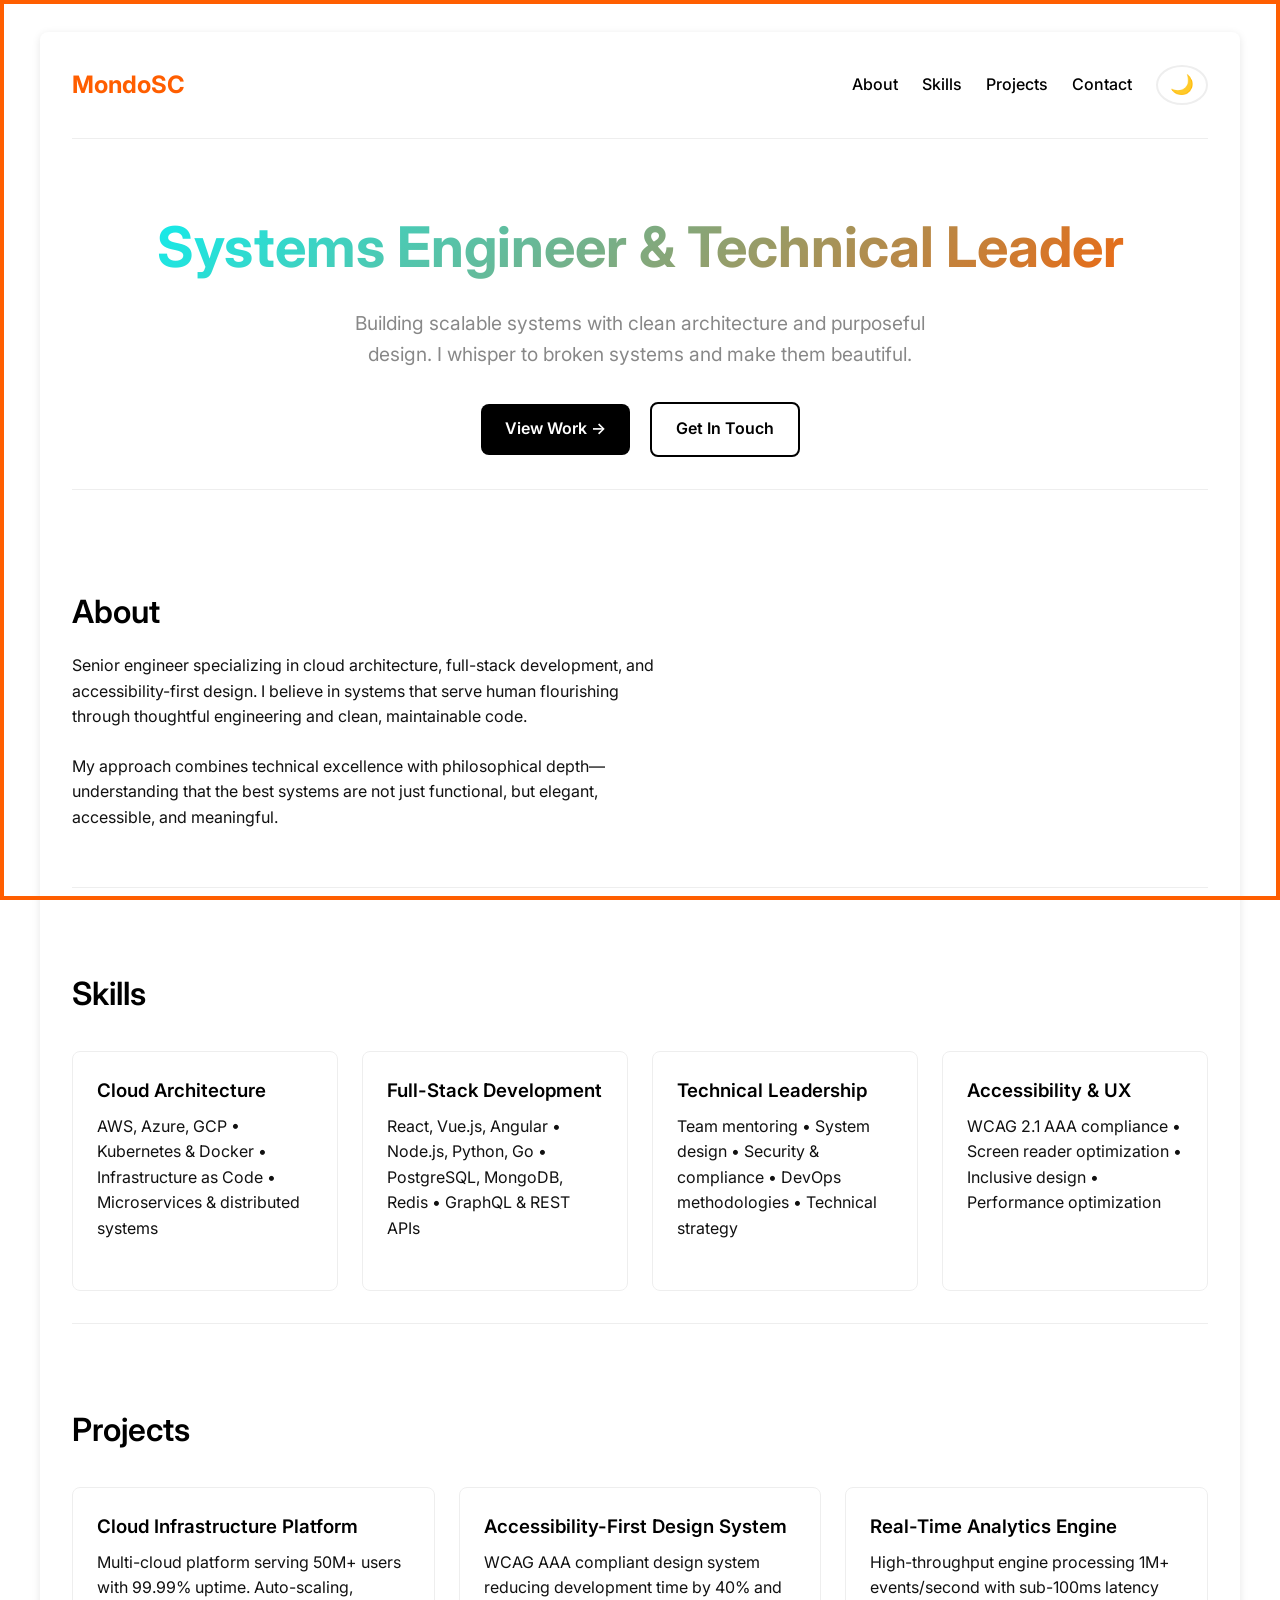
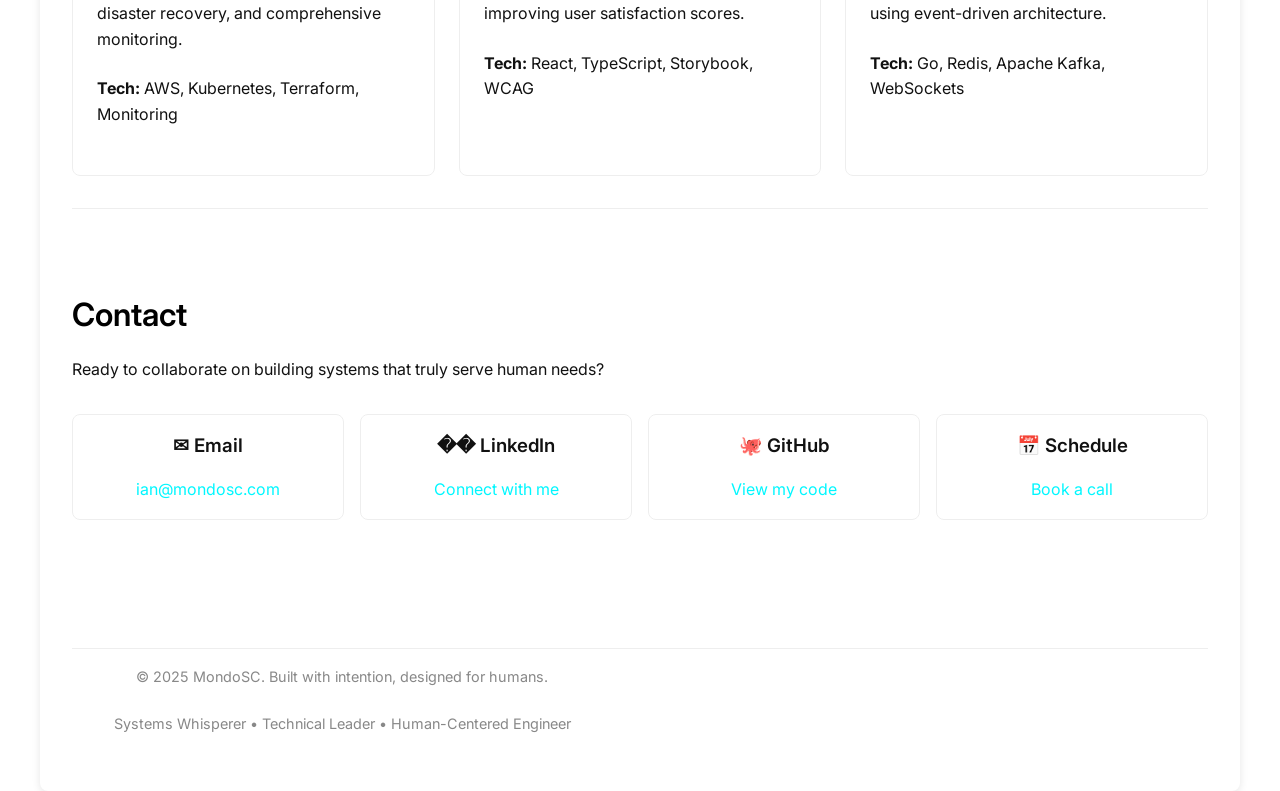
==== index.html @ f718c996 "✨ Add homepage index.html" ====
<!DOCTYPE html>
<html lang="en">
<head>
  <meta charset="UTF-8">
  <meta name="viewport" content="width=device-width, initial-scale=1.0">
  <meta name="description" content="Ian - Systems Engineer & Technical Leader. Clean, minimal portfolio showcasing technical expertise.">
  <meta property="og:title" content="Ian - Systems Engineer">
  <meta property="og:description" content="Senior engineer specializing in scalable systems and clean architecture.">
  <meta property="og:type" content="website">
  <meta name="theme-color" content="#ff5e00">
  <!-- Favicon Setup for MondoSC -->
  <link rel="icon" type="image/png" sizes="32x32" href="https://mondosc.github.io/mondosc/images/favicon-32x32.png">
  <link rel="icon" type="image/png" sizes="96x96" href="https://mondosc.github.io/mondosc/images/favicon-96x96.png">
  <link rel="icon" type="image/svg+xml" href="https://mondosc.github.io/mondosc/images/favicon.svg">
  <link rel="shortcut icon" href="https://mondosc.github.io/mondosc/images/favicon.ico" type="image/x-icon">
  <link rel="apple-touch-icon" sizes="180x180" href="https://mondosc.github.io/mondosc/images/apple-touch-icon.png">
  <link rel="manifest" href="https://mondosc.github.io/mondosc/images/site.webmanifest">
  <meta name="apple-mobile-web-app-title" content="MondoSC">
  <meta name="theme-color" content="#ff5e00">
  
  <!-- Canonical URL and Performance Optimization -->
  <link rel="canonical" href="https://mondosc.github.io/mondosc/">
  <link rel="preload" as="image" href="https://mondosc.github.io/mondosc/images/favicon-32x32.png" type="image/png">
  
  <!-- Structured Data for SEO -->
  <script type="application/ld+json">
  {
    "@context": "https://schema.org",
    "@type": "Person",
    "name": "Ian",
    "jobTitle": "Systems Engineer",
    "url": "https://mondosc.github.io/mondosc/",
    "email": "ian@mondosc.com",
    "sameAs": [
      "https://linkedin.com/in/ian-mondosc",
      "https://github.com/ian-mondosc"
    ]
  }
  </script>
  
  <link rel="preconnect" href="https://fonts.googleapis.com">
  <link rel="preconnect" href="https://fonts.gstatic.com" crossorigin>
  <link href="https://fonts.googleapis.com/css2?family=Inter:wght@300;400;500;600;700&display=swap" rel="stylesheet">
  <title>Ian - Systems Engineer</title>
  
  <style>
    /* Complete CSS - All styles embedded for reliability */
    
    :root {
      --primary: #00f7ff;
      --primary-hover: #30e3ca;
      --accent: #ff5e00;
      --text: #111;
      --text-muted: #888;
      --bg: #ffffff;
      --border: #eee;
      --radius: 8px;
      --transition: all 0.2s ease;
      --shadow: 0 2px 8px rgba(0, 0, 0, 0.1);
    }

    * {
      margin: 0;
      padding: 0;
      box-sizing: border-box;
    }

    html, body {
      height: 100%;
      font-family: 'Inter', sans-serif;
      background-color: var(--bg);
      color: var(--text);
      line-height: 1.6;
      scroll-behavior: smooth;
      transition: opacity 0.4s ease;
    }

    body {
      opacity: 0;
    }

    body.loaded {
      opacity: 1;
    }

    /* Orange border around the entire viewport */
    body::before {
      content: '';
      position: fixed;
      top: 0;
      left: 0;
      right: 0;
      bottom: 0;
      border: 4px solid var(--accent);
      pointer-events: none;
      z-index: 9999;
    }

    img {
      max-width: 100%;
      display: block;
      border-radius: 6px;
    }

    a {
      color: var(--primary);
      text-decoration: none;
      transition: var(--transition);
    }

    a:hover {
      color: var(--primary-hover);
      text-decoration: underline;
    }

    .page-wrapper {
      max-width: 1200px;
      margin: 2rem auto;
      padding: 2rem;
      border-radius: var(--radius);
      background-color: var(--bg);
      box-shadow: var(--shadow);
      position: relative;
      overflow: hidden;
    }

    /* Header */
    header {
      padding-bottom: 2rem;
      border-bottom: 1px solid var(--border);
      display: flex;
      justify-content: space-between;
      align-items: center;
      flex-wrap: wrap;
      gap: 1rem;
    }

    .logo {
      font-size: 1.5rem;
      font-weight: 700;
      color: var(--accent);
      text-decoration: none;
    }

    .logo:hover {
      color: var(--primary);
      text-decoration: none;
    }

    nav {
      display: flex;
      gap: 1.5rem;
      align-items: center;
    }

    nav a {
      font-weight: 500;
      padding: 0.5rem 0;
      position: relative;
      color: #000;
    }

    nav a:hover {
      color: #000;
      text-decoration: none;
    }

    nav a::after {
      content: '';
      position: absolute;
      bottom: 0;
      left: 0;
      width: 0;
      height: 2px;
      background: #000;
      transition: width 0.3s ease;
    }

    nav a:hover::after {
      width: 100%;
    }

    .theme-toggle {
      background: none;
      border: 2px solid var(--border);
      border-radius: 50%;
      width: 40px;
      height: 40px;
      display: flex;
      align-items: center;
      justify-content: center;
      cursor: pointer;
      transition: var(--transition);
      font-size: 1.2rem;
    }

    .theme-toggle:hover {
      border-color: #000;
      background: #000;
      color: var(--bg);
    }

    main {
      padding-top: 2rem;
      padding-bottom: 3rem;
    }

    .hero {
      text-align: center;
      margin-bottom: 4rem;
    }

    .hero h1 {
      font-size: clamp(2rem, 5vw, 3.5rem);
      font-weight: 700;
      background: linear-gradient(135deg, var(--primary) 0%, var(--accent) 100%);
      -webkit-background-clip: text;
      -webkit-text-fill-color: transparent;
      background-clip: text;
      margin-bottom: 1rem;
    }

    .hero p {
      font-size: 1.2rem;
      color: var(--text-muted);
      max-width: 50ch;
      margin: 0 auto 2rem;
    }

    h1, h2, h3 {
      font-weight: 600;
      margin-bottom: 1rem;
    }

    h2 {
      font-size: 2rem;
      color: #000;
    }

    p {
      max-width: 60ch;
      margin-bottom: 1.5rem;
    }

    section {
      margin-bottom: 3rem;
      padding: 2rem 0;
    }

    section:not(:last-child) {
      border-bottom: 1px solid var(--border);
    }

    .skills-grid {
      display: grid;
      grid-template-columns: repeat(auto-fit, minmax(250px, 1fr));
      gap: 1.5rem;
      margin-top: 2rem;
    }

    .skill-card {
      padding: 1.5rem;
      border: 1px solid var(--border);
      border-radius: var(--radius);
      background: var(--bg);
      transition: var(--transition);
    }

    .skill-card:hover {
      border-color: #000;
      box-shadow: var(--shadow);
      transform: translateY(-2px);
    }

    .skill-card h3 {
      color: #000;
      margin-bottom: 0.5rem;
    }

    .contact-info {
      display: grid;
      grid-template-columns: repeat(auto-fit, minmax(200px, 1fr));
      gap: 1rem;
      margin-top: 2rem;
    }

    .contact-item {
      padding: 1rem;
      border: 1px solid var(--border);
      border-radius: var(--radius);
      text-align: center;
      transition: var(--transition);
    }

    .contact-item:hover {
      border-color: #000;
      background: linear-gradient(135deg, rgba(0, 0, 0, 0.05), transparent);
    }

    footer {
      border-top: 1px solid var(--border);
      padding-top: 1rem;
      font-size: 0.9rem;
      color: var(--text-muted);
      text-align: center;
    }

    button, .cta {
      background: #000;
      color: #fff;
      padding: 0.8rem 1.5rem;
      border: none;
      border-radius: var(--radius);
      font-weight: 600;
      transition: var(--transition);
      cursor: pointer;
      display: inline-flex;
      align-items: center;
      gap: 0.5rem;
      text-decoration: none;
    }

    button:hover, .cta:hover {
      background: #333;
      transform: translateY(-1px);
      box-shadow: var(--shadow);
      text-decoration: none;
      color: #fff;
    }

    .btn-outline {
      background: transparent;
      color: #000;
      border: 2px solid #000;
    }

    .btn-outline:hover {
      background: #000;
      color: #fff;
    }

    @media (max-width: 768px) {
      .page-wrapper {
        margin: 1rem;
        padding: 1rem;
      }

      header {
        flex-direction: column;
        text-align: center;
      }

      nav {
        flex-wrap: wrap;
        justify-content: center;
      }

      nav a {
        margin-bottom: 0.5rem;
      }

      .skills-grid,
      .contact-info {
        grid-template-columns: 1fr;
      }
    }

    .fade-in {
      opacity: 0;
      transform: translateY(20px);
      animation: fadeInUp 0.8s forwards ease-out;
    }

    @keyframes fadeInUp {
      to {
        opacity: 1;
        transform: translateY(0);
      }
    }

    .stagger-children > * {
      opacity: 0;
      transform: translateY(20px);
      animation: fadeInUp 0.6s forwards ease-out;
    }

    .stagger-children > *:nth-child(1) { animation-delay: 0.1s; }
    .stagger-children > *:nth-child(2) { animation-delay: 0.2s; }
    .stagger-children > *:nth-child(3) { animation-delay: 0.3s; }
    .stagger-children > *:nth-child(4) { animation-delay: 0.4s; }

    *:focus {
      outline: 2px solid #000;
      outline-offset: 2px;
    }

    @media (prefers-reduced-motion: reduce) {
      * {
        animation-duration: 0.01ms !important;
        animation-iteration-count: 1 !important;
        transition-duration: 0.01ms !important;
      }
    }
  </style>
</head>

<body>
  <div class="page-wrapper">
    <header>
      <a href="#" class="logo">MondoSC</a>
      <nav>
        <a href="#about">About</a>
        <a href="#skills">Skills</a>
        <a href="#projects">Projects</a>
        <a href="#contact">Contact</a>
        <button class="theme-toggle" id="theme-toggle" aria-label="Toggle theme">🌙</button>
      </nav>
    </header>

    <main>
      <section class="hero fade-in">
        <h1>Systems Engineer & Technical Leader</h1>
        <p>Building scalable systems with clean architecture and purposeful design. I whisper to broken systems and make them beautiful.</p>
        <div style="margin-top: 2rem;">
          <a href="#projects" class="cta">View Work →</a>
          <a href="#contact" class="cta btn-outline" style="margin-left: 1rem;">Get In Touch</a>
        </div>
      </section>

      <section id="about">
        <h2>About</h2>
        <p>Senior engineer specializing in cloud architecture, full-stack development, and accessibility-first design. I believe in systems that serve human flourishing through thoughtful engineering and clean, maintainable code.</p>
        
        <p>My approach combines technical excellence with philosophical depth—understanding that the best systems are not just functional, but elegant, accessible, and meaningful.</p>
      </section>

      <section id="skills">
        <h2>Skills</h2>
        <div class="skills-grid stagger-children">
          <div class="skill-card">
            <h3>Cloud Architecture</h3>
            <p>AWS, Azure, GCP • Kubernetes & Docker • Infrastructure as Code • Microservices & distributed systems</p>
          </div>
          <div class="skill-card">
            <h3>Full-Stack Development</h3>
            <p>React, Vue.js, Angular • Node.js, Python, Go • PostgreSQL, MongoDB, Redis • GraphQL & REST APIs</p>
          </div>
          <div class="skill-card">
            <h3>Technical Leadership</h3>
            <p>Team mentoring • System design • Security & compliance • DevOps methodologies • Technical strategy</p>
          </div>
          <div class="skill-card">
            <h3>Accessibility & UX</h3>
            <p>WCAG 2.1 AAA compliance • Screen reader optimization • Inclusive design • Performance optimization</p>
          </div>
        </div>
      </section>

      <section id="projects">
        <h2>Projects</h2>
        <div class="skills-grid stagger-children">
          <div class="skill-card">
            <h3>Cloud Infrastructure Platform</h3>
            <p>Multi-cloud platform serving 50M+ users with 99.99% uptime. Auto-scaling, disaster recovery, and comprehensive monitoring.</p>
            <p><strong>Tech:</strong> AWS, Kubernetes, Terraform, Monitoring</p>
          </div>
          <div class="skill-card">
            <h3>Accessibility-First Design System</h3>
            <p>WCAG AAA compliant design system reducing development time by 40% and improving user satisfaction scores.</p>
            <p><strong>Tech:</strong> React, TypeScript, Storybook, WCAG</p>
          </div>
          <div class="skill-card">
            <h3>Real-Time Analytics Engine</h3>
            <p>High-throughput engine processing 1M+ events/second with sub-100ms latency using event-driven architecture.</p>
            <p><strong>Tech:</strong> Go, Redis, Apache Kafka, WebSockets</p>
          </div>
        </div>
      </section>

      <section id="contact">
        <h2>Contact</h2>
        <p>Ready to collaborate on building systems that truly serve human needs?</p>
        
        <div class="contact-info stagger-children">
          <div class="contact-item">
            <h3>✉ Email</h3>
            <a href="mailto:ian@mondosc.com">ian@mondosc.com</a>
          </div>
          <div class="contact-item">
            <h3>�� LinkedIn</h3>
            <a href="https://linkedin.com/in/ian-mondosc">Connect with me</a>
          </div>
          <div class="contact-item">
            <h3>🐙 GitHub</h3>
            <a href="https://github.com/ian-mondosc">View my code</a>
          </div>
          <div class="contact-item">
            <h3>📅 Schedule</h3>
            <a href="https://calendly.com/yourlink">Book a call</a>
          </div>
        </div>
      </section>
    </main>

    <footer>
      <p>&copy; 2025 MondoSC. Built with intention, designed for humans.</p>
      <p style="margin-top: 0.5rem;">Systems Whisperer • Technical Leader • Human-Centered Engineer</p>
    </footer>
  </div>

  <script>
    // Complete JavaScript - All functionality embedded for reliability
    
    document.addEventListener('DOMContentLoaded', function () {
      // Remove loading state
      document.body.classList.add('loaded');

      // Theme toggle functionality
      const themeToggle = document.getElementById('theme-toggle');
      let isLight = localStorage.getItem('theme') !== 'dark';
      
      // Check system preference on first visit
      if (!localStorage.getItem('theme') && window.matchMedia('(prefers-color-scheme: dark)').matches) {
        isLight = false;
      }

      function updateTheme() {
        if (isLight) {
          // Default light theme
          document.documentElement.style.setProperty('--text', '#111');
          document.documentElement.style.setProperty('--text-muted', '#888');
          document.documentElement.style.setProperty('--bg', '#ffffff');
          document.documentElement.style.setProperty('--border', '#eee');
          themeToggle.textContent = '🌙';
          localStorage.setItem('theme', 'light');
        } else {
          // Dark theme
          document.documentElement.style.setProperty('--text', '#eee');
          document.documentElement.style.setProperty('--text-muted', '#aaa');
          document.documentElement.style.setProperty('--bg', '#111');
          document.documentElement.style.setProperty('--border', '#333');
          themeToggle.textContent = '☀️';
          localStorage.setItem('theme', 'dark');
        }
      }

      updateTheme();

      themeToggle.addEventListener('click', function () {
        isLight = !isLight;
        updateTheme();
      });

      // Smooth scroll for navigation
      document.querySelectorAll('a[href^="#"]').forEach(anchor => {
        anchor.addEventListener('click', function (e) {
          e.preventDefault();
          const target = document.querySelector(this.getAttribute('href'));
          if (target) {
            target.scrollIntoView({ behavior: 'smooth', block: 'start' });
          }
        });
      });

      // Analytics tracking function
      function trackEvent(event, data) {
        console.log('📊 Event:', event, data);
        // Replace with your analytics solution
      }

      // Track important interactions
      document.addEventListener('click', function (e) {
        if (e.target.matches('a[href^="mailto:"]')) {
          trackEvent('email_click', { email: e.target.href });
        }
        if (e.target.matches('a[href*="linkedin"]')) {
          trackEvent('linkedin_click');
        }
        if (e.target.matches('a[href*="github"]')) {
          trackEvent('github_click');
        }
      });

      console.log('🌊 MondoSC minimal portfolio loaded');
      console.log('✨ Clean, fast, and professional');
      
      // Service Worker registration
      if ('serviceWorker' in navigator) {
        navigator.serviceWorker.register('/mondosc/service-worker.js')
          .then(registration => {
            console.log('💼 Service Worker registered successfully');
          })
          .catch(error => {
            console.log('ℹ️ Service Worker registration failed:', error);
          });
      }
    });
  </script>
</body>
</html>
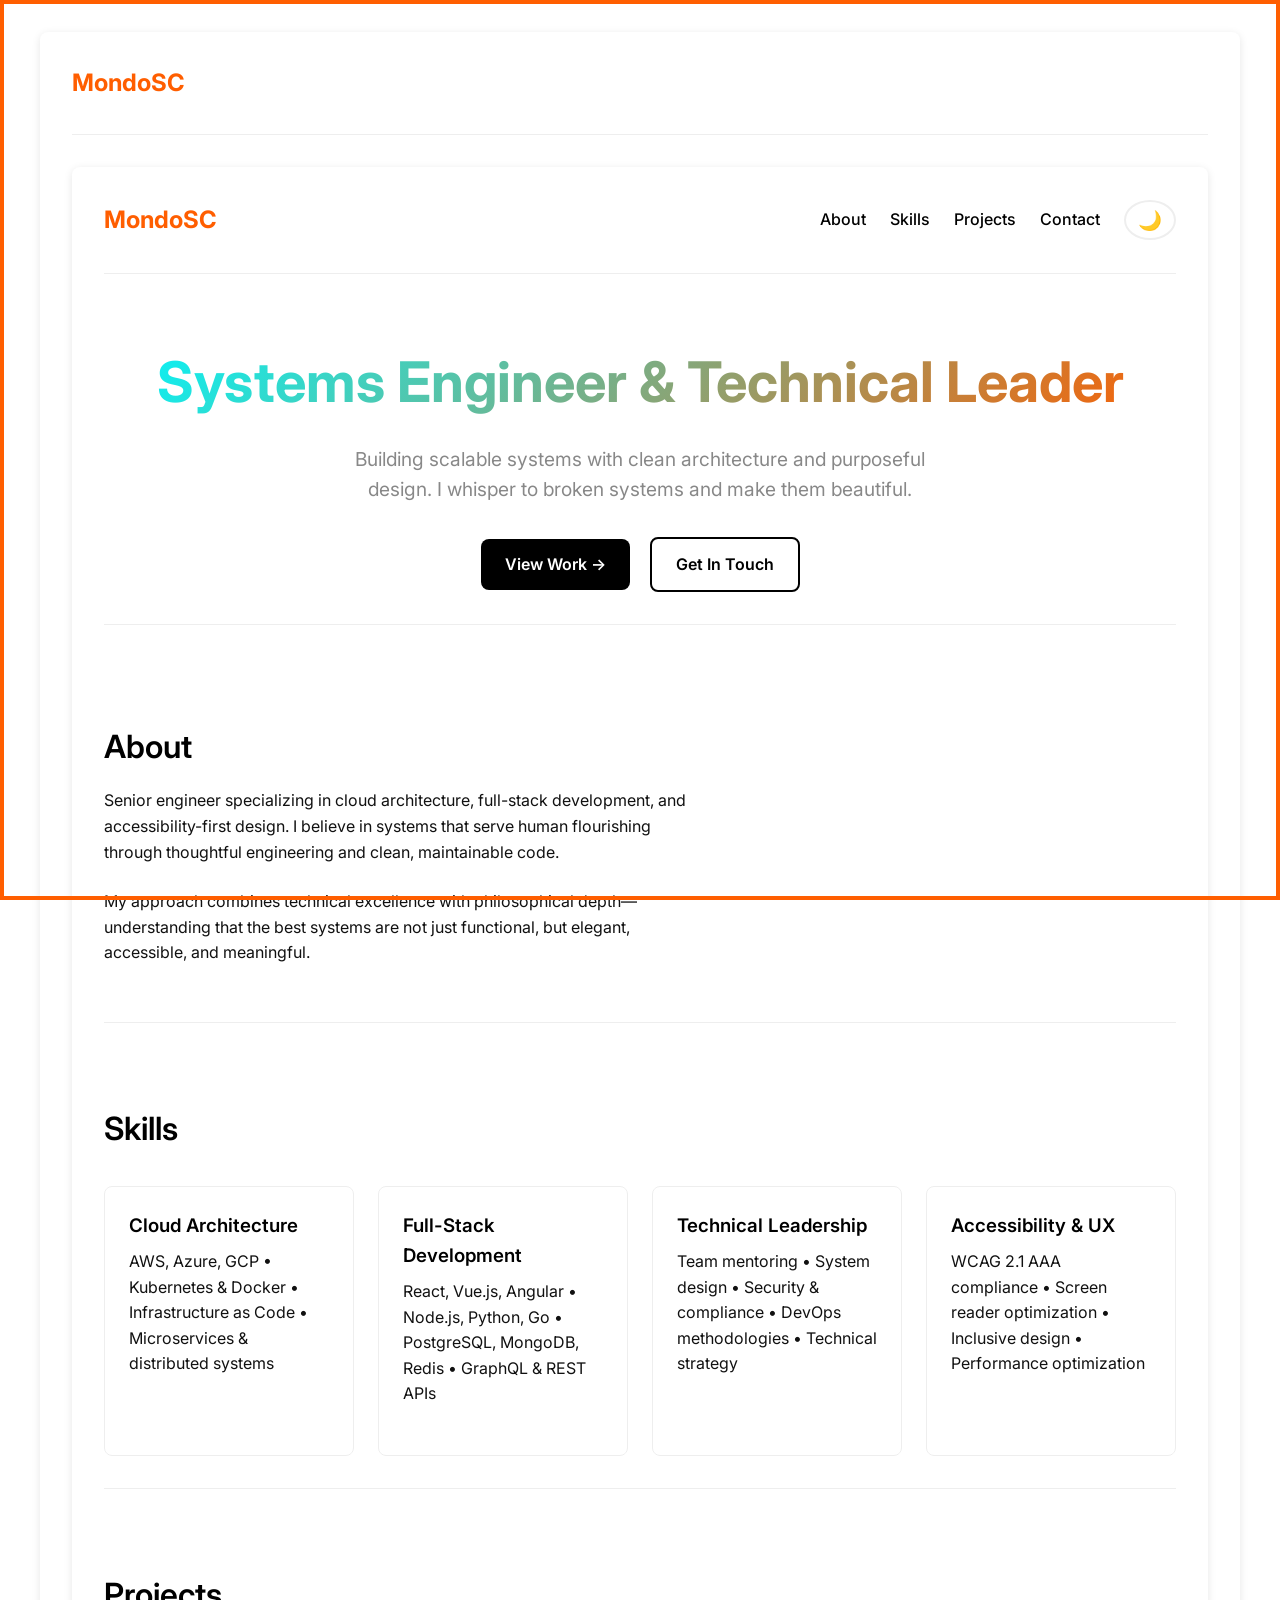
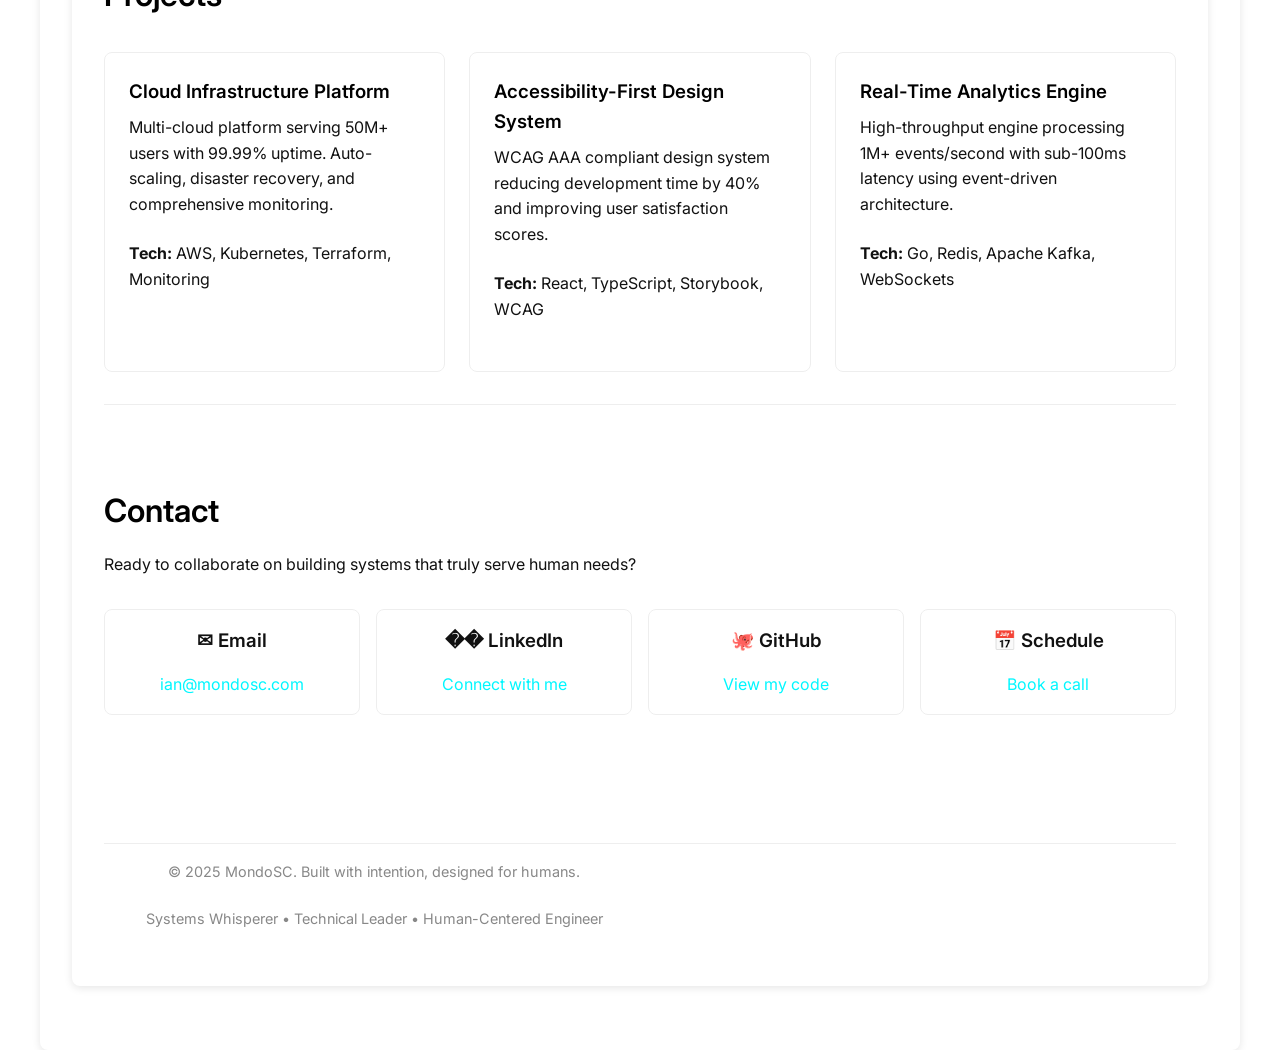
==== commit 8bb93a93: "🎨 Show floating mountain emblem on homepage" ====
--- a/index.html
+++ b/index.html
@@ -1,22 +1,35 @@
 <!DOCTYPE html>
 <html lang="en">
 <head>
-  <meta charset="UTF-8">
-  <meta name="viewport" content="width=device-width, initial-scale=1.0">
-  <meta name="description" content="Ian - Systems Engineer & Technical Leader. Clean, minimal portfolio showcasing technical expertise.">
-  <meta property="og:title" content="Ian - Systems Engineer">
-  <meta property="og:description" content="Senior engineer specializing in scalable systems and clean architecture.">
-  <meta property="og:type" content="website">
-  <meta name="theme-color" content="#ff5e00">
-  <!-- Favicon Setup for MondoSC -->
-  <link rel="icon" type="image/png" sizes="32x32" href="https://mondosc.github.io/mondosc/images/favicon-32x32.png">
-  <link rel="icon" type="image/png" sizes="96x96" href="https://mondosc.github.io/mondosc/images/favicon-96x96.png">
-  <link rel="icon" type="image/svg+xml" href="https://mondosc.github.io/mondosc/images/favicon.svg">
-  <link rel="shortcut icon" href="https://mondosc.github.io/mondosc/images/favicon.ico" type="image/x-icon">
-  <link rel="apple-touch-icon" sizes="180x180" href="https://mondosc.github.io/mondosc/images/apple-touch-icon.png">
-  <link rel="manifest" href="https://mondosc.github.io/mondosc/images/site.webmanifest">
-  <meta name="apple-mobile-web-app-title" content="MondoSC">
-  <meta name="theme-color" content="#ff5e00">
+  <meta charset="UTF-8" />
+  <meta name="viewport" content="width=device-width, initial-scale=1.0" />
+  <title>MondoSC</title>
+
+  <style>
+    .floating-mountain {
+      position: fixed;
+      top: 50%;
+      left: 50%;
+      transform: translate(-50%, -50%);
+      width: 300px;
+      opacity: 0.05;
+      z-index: -1;
+      pointer-events: none;
+    }
+  </style>
+</head>
+<body>
+  <div class="floating-mountain">
+    <img src="images/mondo-mountain.png" alt="MondoSC Mountain Emblem" />
+  </div>
+
+  <div class="page-wrapper">
+    <header>
+  <a href="#" class="logo">MondoSC</a>
+</header>
+
+<!-- Canonical URL and Performance Optimization -->
+
   
   <!-- Canonical URL and Performance Optimization -->
   <link rel="canonical" href="https://mondosc.github.io/mondosc/">
@@ -400,11 +413,26 @@
         animation-iteration-count: 1 !important;
         transition-duration: 0.01ms !important;
       }
-    }
+    }floating-mountain {
+  position: fixed;
+  top: 50%;
+  left: 50%;
+  transform: translate(-50%, -50%);
+  width: 300px;
+  opacity: 0.05;
+  z-index: 0;
+  pointer-events: none;
+}
+
+  </style>
+<head>
+  <meta charset="UTF-8" />
+  <meta name="viewport" content="width=device-width, initial-scale=1.0" />
+  <title>MondoSC</title>
+
+
   </style>
 </head>
-
-<body>
   <div class="page-wrapper">
     <header>
       <a href="#" class="logo">MondoSC</a>
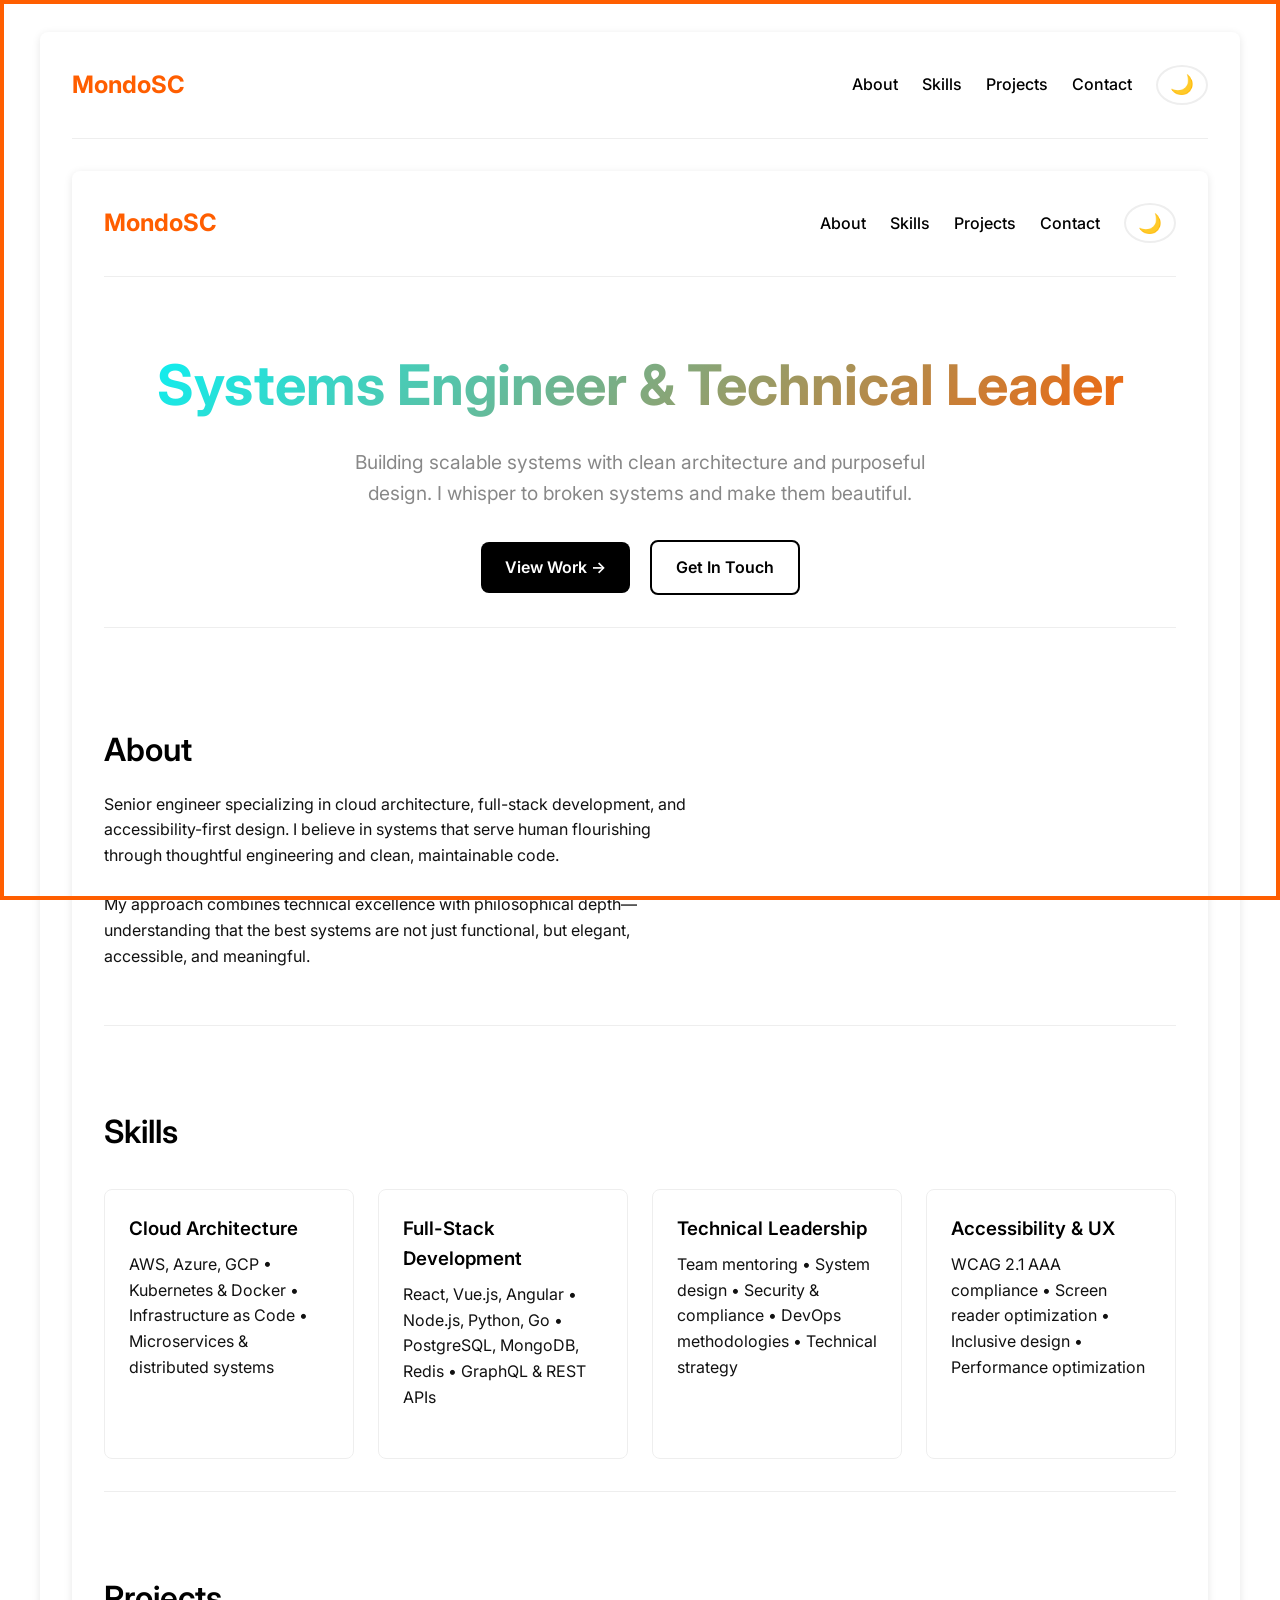
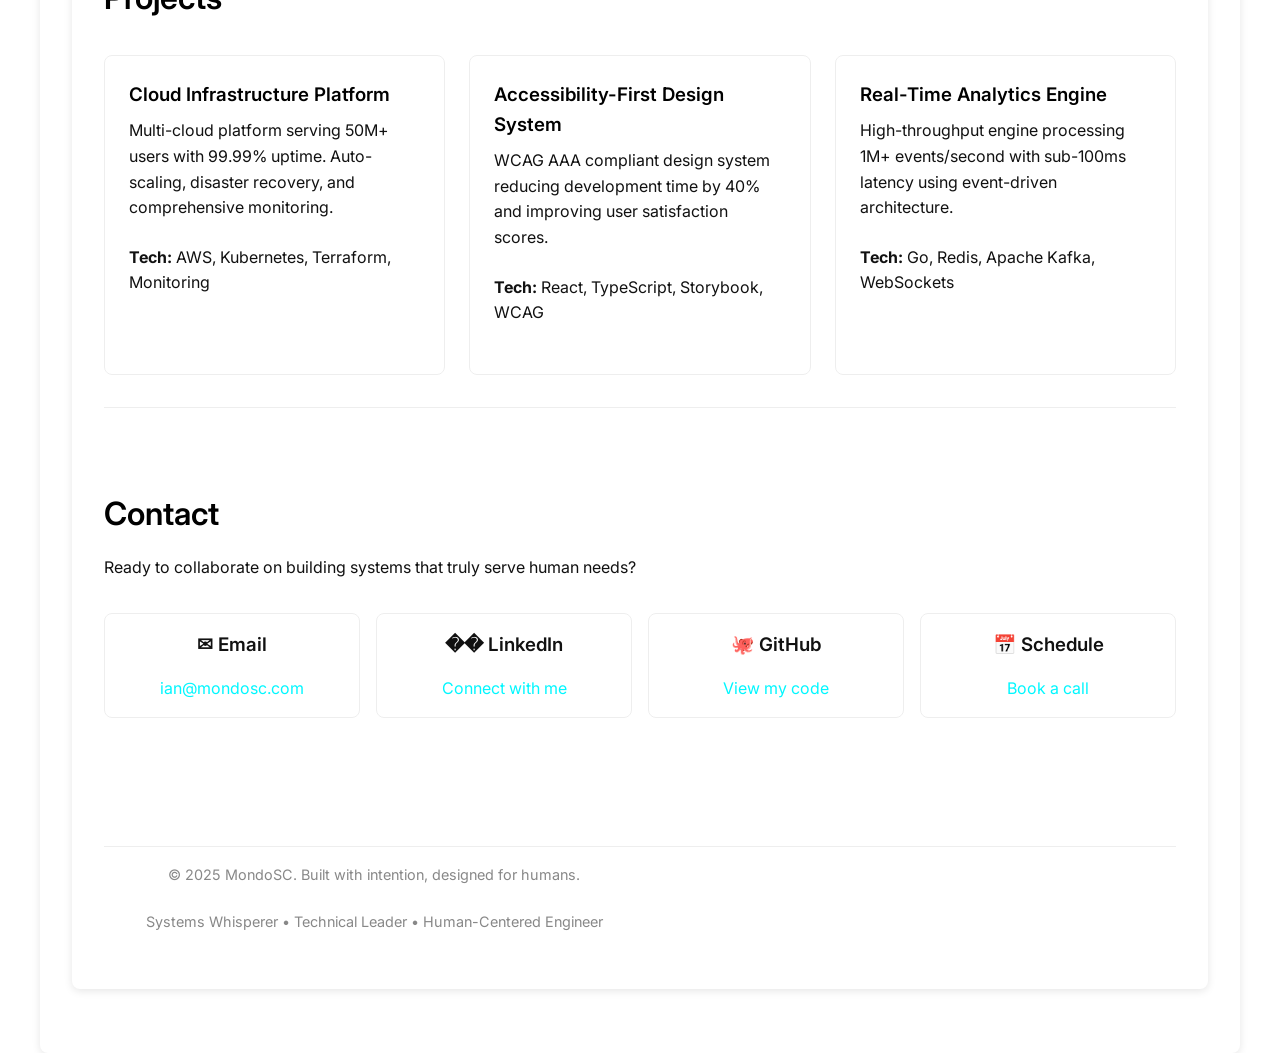
==== commit 3357be9e: "✅ Fix header nesting issue" ====
--- a/index.html
+++ b/index.html
@@ -26,7 +26,15 @@
   <div class="page-wrapper">
     <header>
   <a href="#" class="logo">MondoSC</a>
+ <nav>
+    <a href="#about">About</a>
+    <a href="#skills">Skills</a>
+    <a href="#projects">Projects</a>
+    <a href="#contact">Contact</a>
+    <button class="theme-toggle" id="theme-toggle" aria-label="Toggle theme">🌙</button>
+  </nav>
 </header>
+
 
 <!-- Canonical URL and Performance Optimization -->
 
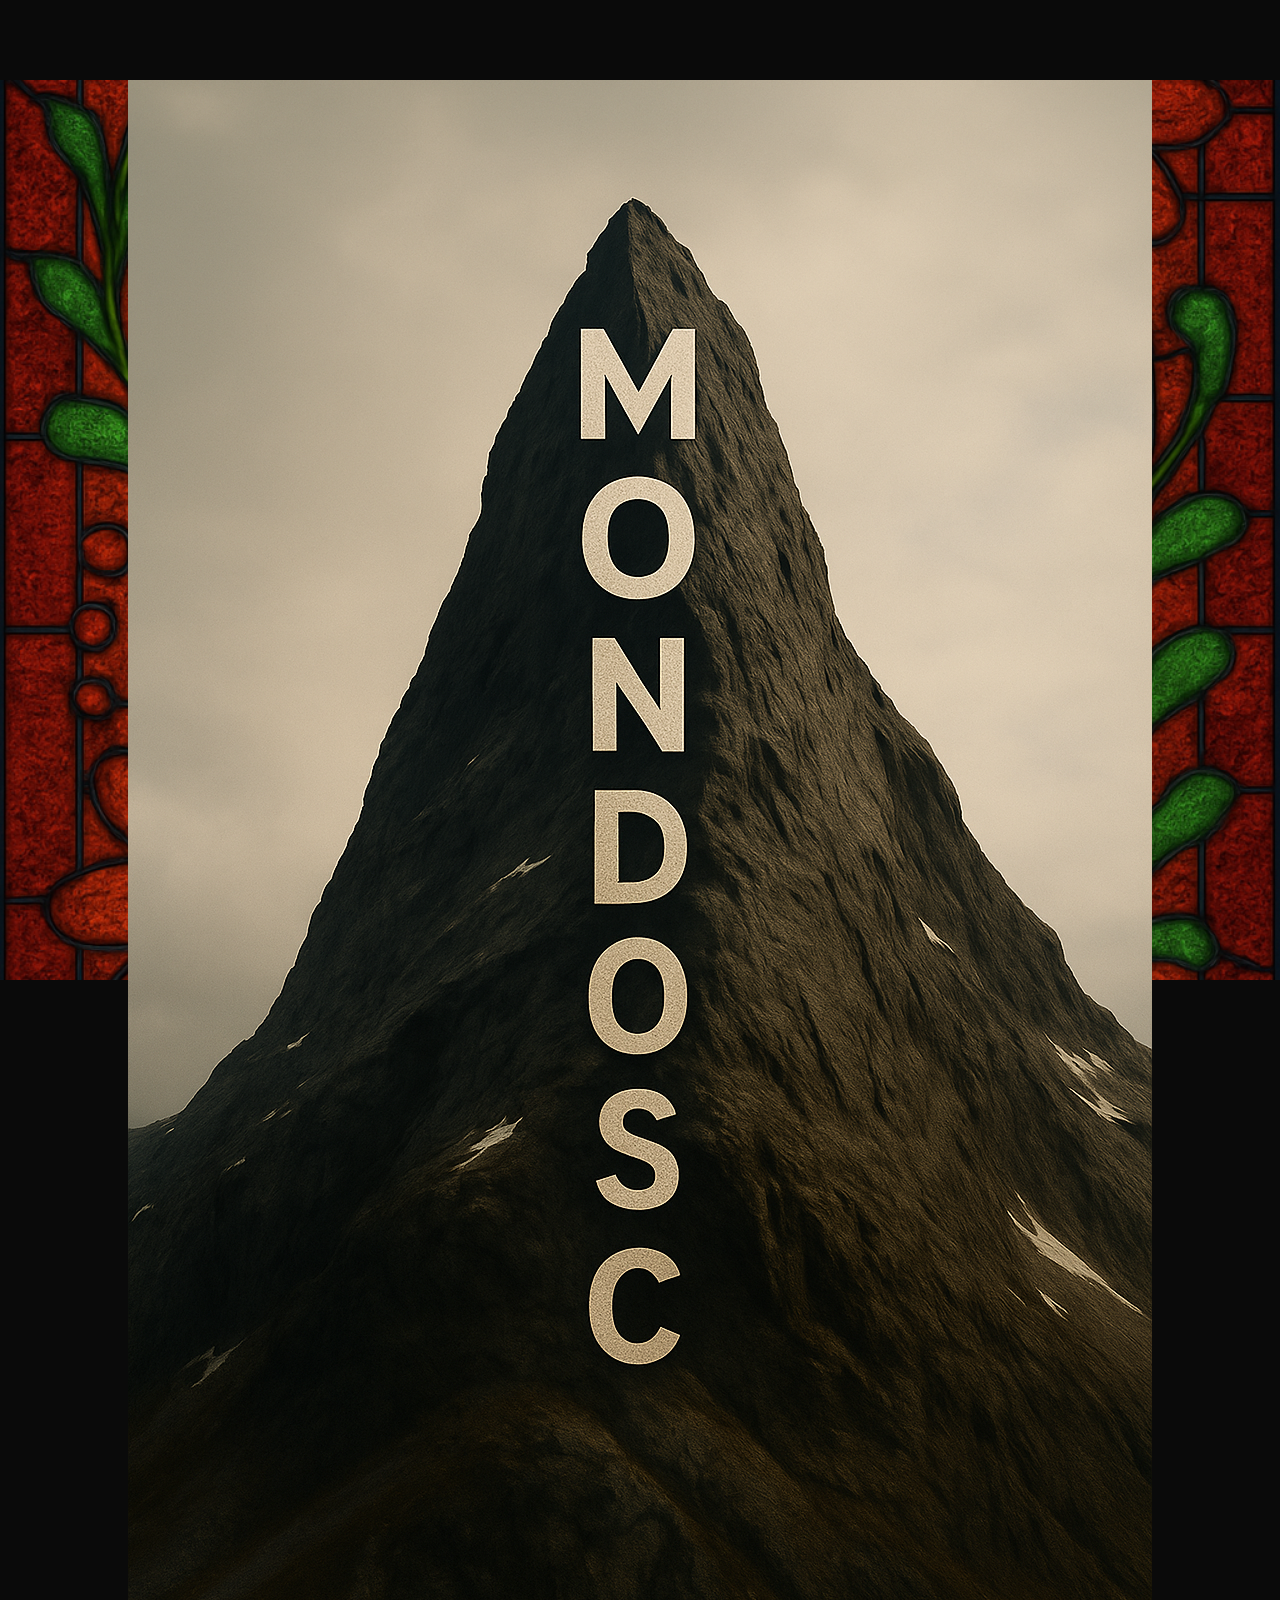
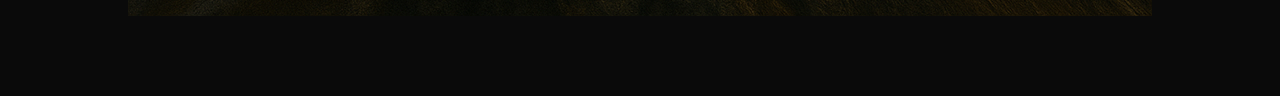
==== commit 8d0419c5: "💥 Full rebuild of mondosc.com from clean slate" ====
--- a/index.html
+++ b/index.html
@@ -4,633 +4,10 @@
   <meta charset="UTF-8" />
   <meta name="viewport" content="width=device-width, initial-scale=1.0" />
   <title>MondoSC</title>
-
-  <style>
-    .floating-mountain {
-      position: fixed;
-      top: 50%;
-      left: 50%;
-      transform: translate(-50%, -50%);
-      width: 300px;
-      opacity: 0.05;
-      z-index: -1;
-      pointer-events: none;
-    }
-  </style>
+  <link rel="stylesheet" href="assets/style.css" />
 </head>
 <body>
-  <div class="floating-mountain">
-    <img src="images/mondo-mountain.png" alt="MondoSC Mountain Emblem" />
-  </div>
-
-  <div class="page-wrapper">
-    <header>
-  <a href="#" class="logo">MondoSC</a>
- <nav>
-    <a href="#about">About</a>
-    <a href="#skills">Skills</a>
-    <a href="#projects">Projects</a>
-    <a href="#contact">Contact</a>
-    <button class="theme-toggle" id="theme-toggle" aria-label="Toggle theme">🌙</button>
-  </nav>
-</header>
-
-
-<!-- Canonical URL and Performance Optimization -->
-
-  
-  <!-- Canonical URL and Performance Optimization -->
-  <link rel="canonical" href="https://mondosc.github.io/mondosc/">
-  <link rel="preload" as="image" href="https://mondosc.github.io/mondosc/images/favicon-32x32.png" type="image/png">
-  
-  <!-- Structured Data for SEO -->
-  <script type="application/ld+json">
-  {
-    "@context": "https://schema.org",
-    "@type": "Person",
-    "name": "Ian",
-    "jobTitle": "Systems Engineer",
-    "url": "https://mondosc.github.io/mondosc/",
-    "email": "ian@mondosc.com",
-    "sameAs": [
-      "https://linkedin.com/in/ian-mondosc",
-      "https://github.com/ian-mondosc"
-    ]
-  }
-  </script>
-  
-  <link rel="preconnect" href="https://fonts.googleapis.com">
-  <link rel="preconnect" href="https://fonts.gstatic.com" crossorigin>
-  <link href="https://fonts.googleapis.com/css2?family=Inter:wght@300;400;500;600;700&display=swap" rel="stylesheet">
-  <title>Ian - Systems Engineer</title>
-  
-  <style>
-    /* Complete CSS - All styles embedded for reliability */
-    
-    :root {
-      --primary: #00f7ff;
-      --primary-hover: #30e3ca;
-      --accent: #ff5e00;
-      --text: #111;
-      --text-muted: #888;
-      --bg: #ffffff;
-      --border: #eee;
-      --radius: 8px;
-      --transition: all 0.2s ease;
-      --shadow: 0 2px 8px rgba(0, 0, 0, 0.1);
-    }
-
-    * {
-      margin: 0;
-      padding: 0;
-      box-sizing: border-box;
-    }
-
-    html, body {
-      height: 100%;
-      font-family: 'Inter', sans-serif;
-      background-color: var(--bg);
-      color: var(--text);
-      line-height: 1.6;
-      scroll-behavior: smooth;
-      transition: opacity 0.4s ease;
-    }
-
-    body {
-      opacity: 0;
-    }
-
-    body.loaded {
-      opacity: 1;
-    }
-
-    /* Orange border around the entire viewport */
-    body::before {
-      content: '';
-      position: fixed;
-      top: 0;
-      left: 0;
-      right: 0;
-      bottom: 0;
-      border: 4px solid var(--accent);
-      pointer-events: none;
-      z-index: 9999;
-    }
-
-    img {
-      max-width: 100%;
-      display: block;
-      border-radius: 6px;
-    }
-
-    a {
-      color: var(--primary);
-      text-decoration: none;
-      transition: var(--transition);
-    }
-
-    a:hover {
-      color: var(--primary-hover);
-      text-decoration: underline;
-    }
-
-    .page-wrapper {
-      max-width: 1200px;
-      margin: 2rem auto;
-      padding: 2rem;
-      border-radius: var(--radius);
-      background-color: var(--bg);
-      box-shadow: var(--shadow);
-      position: relative;
-      overflow: hidden;
-    }
-
-    /* Header */
-    header {
-      padding-bottom: 2rem;
-      border-bottom: 1px solid var(--border);
-      display: flex;
-      justify-content: space-between;
-      align-items: center;
-      flex-wrap: wrap;
-      gap: 1rem;
-    }
-
-    .logo {
-      font-size: 1.5rem;
-      font-weight: 700;
-      color: var(--accent);
-      text-decoration: none;
-    }
-
-    .logo:hover {
-      color: var(--primary);
-      text-decoration: none;
-    }
-
-    nav {
-      display: flex;
-      gap: 1.5rem;
-      align-items: center;
-    }
-
-    nav a {
-      font-weight: 500;
-      padding: 0.5rem 0;
-      position: relative;
-      color: #000;
-    }
-
-    nav a:hover {
-      color: #000;
-      text-decoration: none;
-    }
-
-    nav a::after {
-      content: '';
-      position: absolute;
-      bottom: 0;
-      left: 0;
-      width: 0;
-      height: 2px;
-      background: #000;
-      transition: width 0.3s ease;
-    }
-
-    nav a:hover::after {
-      width: 100%;
-    }
-
-    .theme-toggle {
-      background: none;
-      border: 2px solid var(--border);
-      border-radius: 50%;
-      width: 40px;
-      height: 40px;
-      display: flex;
-      align-items: center;
-      justify-content: center;
-      cursor: pointer;
-      transition: var(--transition);
-      font-size: 1.2rem;
-    }
-
-    .theme-toggle:hover {
-      border-color: #000;
-      background: #000;
-      color: var(--bg);
-    }
-
-    main {
-      padding-top: 2rem;
-      padding-bottom: 3rem;
-    }
-
-    .hero {
-      text-align: center;
-      margin-bottom: 4rem;
-    }
-
-    .hero h1 {
-      font-size: clamp(2rem, 5vw, 3.5rem);
-      font-weight: 700;
-      background: linear-gradient(135deg, var(--primary) 0%, var(--accent) 100%);
-      -webkit-background-clip: text;
-      -webkit-text-fill-color: transparent;
-      background-clip: text;
-      margin-bottom: 1rem;
-    }
-
-    .hero p {
-      font-size: 1.2rem;
-      color: var(--text-muted);
-      max-width: 50ch;
-      margin: 0 auto 2rem;
-    }
-
-    h1, h2, h3 {
-      font-weight: 600;
-      margin-bottom: 1rem;
-    }
-
-    h2 {
-      font-size: 2rem;
-      color: #000;
-    }
-
-    p {
-      max-width: 60ch;
-      margin-bottom: 1.5rem;
-    }
-
-    section {
-      margin-bottom: 3rem;
-      padding: 2rem 0;
-    }
-
-    section:not(:last-child) {
-      border-bottom: 1px solid var(--border);
-    }
-
-    .skills-grid {
-      display: grid;
-      grid-template-columns: repeat(auto-fit, minmax(250px, 1fr));
-      gap: 1.5rem;
-      margin-top: 2rem;
-    }
-
-    .skill-card {
-      padding: 1.5rem;
-      border: 1px solid var(--border);
-      border-radius: var(--radius);
-      background: var(--bg);
-      transition: var(--transition);
-    }
-
-    .skill-card:hover {
-      border-color: #000;
-      box-shadow: var(--shadow);
-      transform: translateY(-2px);
-    }
-
-    .skill-card h3 {
-      color: #000;
-      margin-bottom: 0.5rem;
-    }
-
-    .contact-info {
-      display: grid;
-      grid-template-columns: repeat(auto-fit, minmax(200px, 1fr));
-      gap: 1rem;
-      margin-top: 2rem;
-    }
-
-    .contact-item {
-      padding: 1rem;
-      border: 1px solid var(--border);
-      border-radius: var(--radius);
-      text-align: center;
-      transition: var(--transition);
-    }
-
-    .contact-item:hover {
-      border-color: #000;
-      background: linear-gradient(135deg, rgba(0, 0, 0, 0.05), transparent);
-    }
-
-    footer {
-      border-top: 1px solid var(--border);
-      padding-top: 1rem;
-      font-size: 0.9rem;
-      color: var(--text-muted);
-      text-align: center;
-    }
-
-    button, .cta {
-      background: #000;
-      color: #fff;
-      padding: 0.8rem 1.5rem;
-      border: none;
-      border-radius: var(--radius);
-      font-weight: 600;
-      transition: var(--transition);
-      cursor: pointer;
-      display: inline-flex;
-      align-items: center;
-      gap: 0.5rem;
-      text-decoration: none;
-    }
-
-    button:hover, .cta:hover {
-      background: #333;
-      transform: translateY(-1px);
-      box-shadow: var(--shadow);
-      text-decoration: none;
-      color: #fff;
-    }
-
-    .btn-outline {
-      background: transparent;
-      color: #000;
-      border: 2px solid #000;
-    }
-
-    .btn-outline:hover {
-      background: #000;
-      color: #fff;
-    }
-
-    @media (max-width: 768px) {
-      .page-wrapper {
-        margin: 1rem;
-        padding: 1rem;
-      }
-
-      header {
-        flex-direction: column;
-        text-align: center;
-      }
-
-      nav {
-        flex-wrap: wrap;
-        justify-content: center;
-      }
-
-      nav a {
-        margin-bottom: 0.5rem;
-      }
-
-      .skills-grid,
-      .contact-info {
-        grid-template-columns: 1fr;
-      }
-    }
-
-    .fade-in {
-      opacity: 0;
-      transform: translateY(20px);
-      animation: fadeInUp 0.8s forwards ease-out;
-    }
-
-    @keyframes fadeInUp {
-      to {
-        opacity: 1;
-        transform: translateY(0);
-      }
-    }
-
-    .stagger-children > * {
-      opacity: 0;
-      transform: translateY(20px);
-      animation: fadeInUp 0.6s forwards ease-out;
-    }
-
-    .stagger-children > *:nth-child(1) { animation-delay: 0.1s; }
-    .stagger-children > *:nth-child(2) { animation-delay: 0.2s; }
-    .stagger-children > *:nth-child(3) { animation-delay: 0.3s; }
-    .stagger-children > *:nth-child(4) { animation-delay: 0.4s; }
-
-    *:focus {
-      outline: 2px solid #000;
-      outline-offset: 2px;
-    }
-
-    @media (prefers-reduced-motion: reduce) {
-      * {
-        animation-duration: 0.01ms !important;
-        animation-iteration-count: 1 !important;
-        transition-duration: 0.01ms !important;
-      }
-    }floating-mountain {
-  position: fixed;
-  top: 50%;
-  left: 50%;
-  transform: translate(-50%, -50%);
-  width: 300px;
-  opacity: 0.05;
-  z-index: 0;
-  pointer-events: none;
-}
-
-  </style>
-<head>
-  <meta charset="UTF-8" />
-  <meta name="viewport" content="width=device-width, initial-scale=1.0" />
-  <title>MondoSC</title>
-
-
-  </style>
-</head>
-  <div class="page-wrapper">
-    <header>
-      <a href="#" class="logo">MondoSC</a>
-      <nav>
-        <a href="#about">About</a>
-        <a href="#skills">Skills</a>
-        <a href="#projects">Projects</a>
-        <a href="#contact">Contact</a>
-        <button class="theme-toggle" id="theme-toggle" aria-label="Toggle theme">🌙</button>
-      </nav>
-    </header>
-
-    <main>
-      <section class="hero fade-in">
-        <h1>Systems Engineer & Technical Leader</h1>
-        <p>Building scalable systems with clean architecture and purposeful design. I whisper to broken systems and make them beautiful.</p>
-        <div style="margin-top: 2rem;">
-          <a href="#projects" class="cta">View Work →</a>
-          <a href="#contact" class="cta btn-outline" style="margin-left: 1rem;">Get In Touch</a>
-        </div>
-      </section>
-
-      <section id="about">
-        <h2>About</h2>
-        <p>Senior engineer specializing in cloud architecture, full-stack development, and accessibility-first design. I believe in systems that serve human flourishing through thoughtful engineering and clean, maintainable code.</p>
-        
-        <p>My approach combines technical excellence with philosophical depth—understanding that the best systems are not just functional, but elegant, accessible, and meaningful.</p>
-      </section>
-
-      <section id="skills">
-        <h2>Skills</h2>
-        <div class="skills-grid stagger-children">
-          <div class="skill-card">
-            <h3>Cloud Architecture</h3>
-            <p>AWS, Azure, GCP • Kubernetes & Docker • Infrastructure as Code • Microservices & distributed systems</p>
-          </div>
-          <div class="skill-card">
-            <h3>Full-Stack Development</h3>
-            <p>React, Vue.js, Angular • Node.js, Python, Go • PostgreSQL, MongoDB, Redis • GraphQL & REST APIs</p>
-          </div>
-          <div class="skill-card">
-            <h3>Technical Leadership</h3>
-            <p>Team mentoring • System design • Security & compliance • DevOps methodologies • Technical strategy</p>
-          </div>
-          <div class="skill-card">
-            <h3>Accessibility & UX</h3>
-            <p>WCAG 2.1 AAA compliance • Screen reader optimization • Inclusive design • Performance optimization</p>
-          </div>
-        </div>
-      </section>
-
-      <section id="projects">
-        <h2>Projects</h2>
-        <div class="skills-grid stagger-children">
-          <div class="skill-card">
-            <h3>Cloud Infrastructure Platform</h3>
-            <p>Multi-cloud platform serving 50M+ users with 99.99% uptime. Auto-scaling, disaster recovery, and comprehensive monitoring.</p>
-            <p><strong>Tech:</strong> AWS, Kubernetes, Terraform, Monitoring</p>
-          </div>
-          <div class="skill-card">
-            <h3>Accessibility-First Design System</h3>
-            <p>WCAG AAA compliant design system reducing development time by 40% and improving user satisfaction scores.</p>
-            <p><strong>Tech:</strong> React, TypeScript, Storybook, WCAG</p>
-          </div>
-          <div class="skill-card">
-            <h3>Real-Time Analytics Engine</h3>
-            <p>High-throughput engine processing 1M+ events/second with sub-100ms latency using event-driven architecture.</p>
-            <p><strong>Tech:</strong> Go, Redis, Apache Kafka, WebSockets</p>
-          </div>
-        </div>
-      </section>
-
-      <section id="contact">
-        <h2>Contact</h2>
-        <p>Ready to collaborate on building systems that truly serve human needs?</p>
-        
-        <div class="contact-info stagger-children">
-          <div class="contact-item">
-            <h3>✉ Email</h3>
-            <a href="mailto:ian@mondosc.com">ian@mondosc.com</a>
-          </div>
-          <div class="contact-item">
-            <h3>�� LinkedIn</h3>
-            <a href="https://linkedin.com/in/ian-mondosc">Connect with me</a>
-          </div>
-          <div class="contact-item">
-            <h3>🐙 GitHub</h3>
-            <a href="https://github.com/ian-mondosc">View my code</a>
-          </div>
-          <div class="contact-item">
-            <h3>📅 Schedule</h3>
-            <a href="https://calendly.com/yourlink">Book a call</a>
-          </div>
-        </div>
-      </section>
-    </main>
-
-    <footer>
-      <p>&copy; 2025 MondoSC. Built with intention, designed for humans.</p>
-      <p style="margin-top: 0.5rem;">Systems Whisperer • Technical Leader • Human-Centered Engineer</p>
-    </footer>
-  </div>
-
-  <script>
-    // Complete JavaScript - All functionality embedded for reliability
-    
-    document.addEventListener('DOMContentLoaded', function () {
-      // Remove loading state
-      document.body.classList.add('loaded');
-
-      // Theme toggle functionality
-      const themeToggle = document.getElementById('theme-toggle');
-      let isLight = localStorage.getItem('theme') !== 'dark';
-      
-      // Check system preference on first visit
-      if (!localStorage.getItem('theme') && window.matchMedia('(prefers-color-scheme: dark)').matches) {
-        isLight = false;
-      }
-
-      function updateTheme() {
-        if (isLight) {
-          // Default light theme
-          document.documentElement.style.setProperty('--text', '#111');
-          document.documentElement.style.setProperty('--text-muted', '#888');
-          document.documentElement.style.setProperty('--bg', '#ffffff');
-          document.documentElement.style.setProperty('--border', '#eee');
-          themeToggle.textContent = '🌙';
-          localStorage.setItem('theme', 'light');
-        } else {
-          // Dark theme
-          document.documentElement.style.setProperty('--text', '#eee');
-          document.documentElement.style.setProperty('--text-muted', '#aaa');
-          document.documentElement.style.setProperty('--bg', '#111');
-          document.documentElement.style.setProperty('--border', '#333');
-          themeToggle.textContent = '☀️';
-          localStorage.setItem('theme', 'dark');
-        }
-      }
-
-      updateTheme();
-
-      themeToggle.addEventListener('click', function () {
-        isLight = !isLight;
-        updateTheme();
-      });
-
-      // Smooth scroll for navigation
-      document.querySelectorAll('a[href^="#"]').forEach(anchor => {
-        anchor.addEventListener('click', function (e) {
-          e.preventDefault();
-          const target = document.querySelector(this.getAttribute('href'));
-          if (target) {
-            target.scrollIntoView({ behavior: 'smooth', block: 'start' });
-          }
-        });
-      });
-
-      // Analytics tracking function
-      function trackEvent(event, data) {
-        console.log('📊 Event:', event, data);
-        // Replace with your analytics solution
-      }
-
-      // Track important interactions
-      document.addEventListener('click', function (e) {
-        if (e.target.matches('a[href^="mailto:"]')) {
-          trackEvent('email_click', { email: e.target.href });
-        }
-        if (e.target.matches('a[href*="linkedin"]')) {
-          trackEvent('linkedin_click');
-        }
-        if (e.target.matches('a[href*="github"]')) {
-          trackEvent('github_click');
-        }
-      });
-
-      console.log('🌊 MondoSC minimal portfolio loaded');
-      console.log('✨ Clean, fast, and professional');
-      
-      // Service Worker registration
-      if ('serviceWorker' in navigator) {
-        navigator.serviceWorker.register('/mondosc/service-worker.js')
-          .then(registration => {
-            console.log('💼 Service Worker registered successfully');
-          })
-          .catch(error => {
-            console.log('ℹ️ Service Worker registration failed:', error);
-          });
-      }
-    });
-  </script>
+  <div class="background"></div>
+  <img src="assets/mondoscmountainlogo.png" alt="MondoSC Logo" class="logo" />
 </body>
 </html>
--- a/assets/style.css
+++ b/assets/style.css
@@ -0,0 +1,39 @@
+body {
+  margin: 0;
+  padding: 0;
+  font-family: 'Helvetica Neue', sans-serif;
+  background: #0a0a0a;
+  color: #fff;
+  overflow: hidden;
+}
+
+.background {
+  position: fixed;
+  width: 100%;
+  height: 100%;
+  background: url('stained.png') no-repeat center center;
+  background-size: cover;
+  animation: blurPulse 12s infinite alternate ease-in-out;
+  z-index: -1;
+}
+
+@keyframes blurPulse {
+  0% {
+    filter: blur(0px) brightness(0.6);
+    opacity: 0.9;
+  }
+  50% {
+    filter: blur(2px) brightness(1);
+    opacity: 1;
+  }
+  100% {
+    filter: blur(0px) brightness(0.6);
+    opacity: 0.9;
+  }
+}
+
+.logo {
+  max-width: 80%;
+  margin: 5rem auto;
+  display: block;
+}
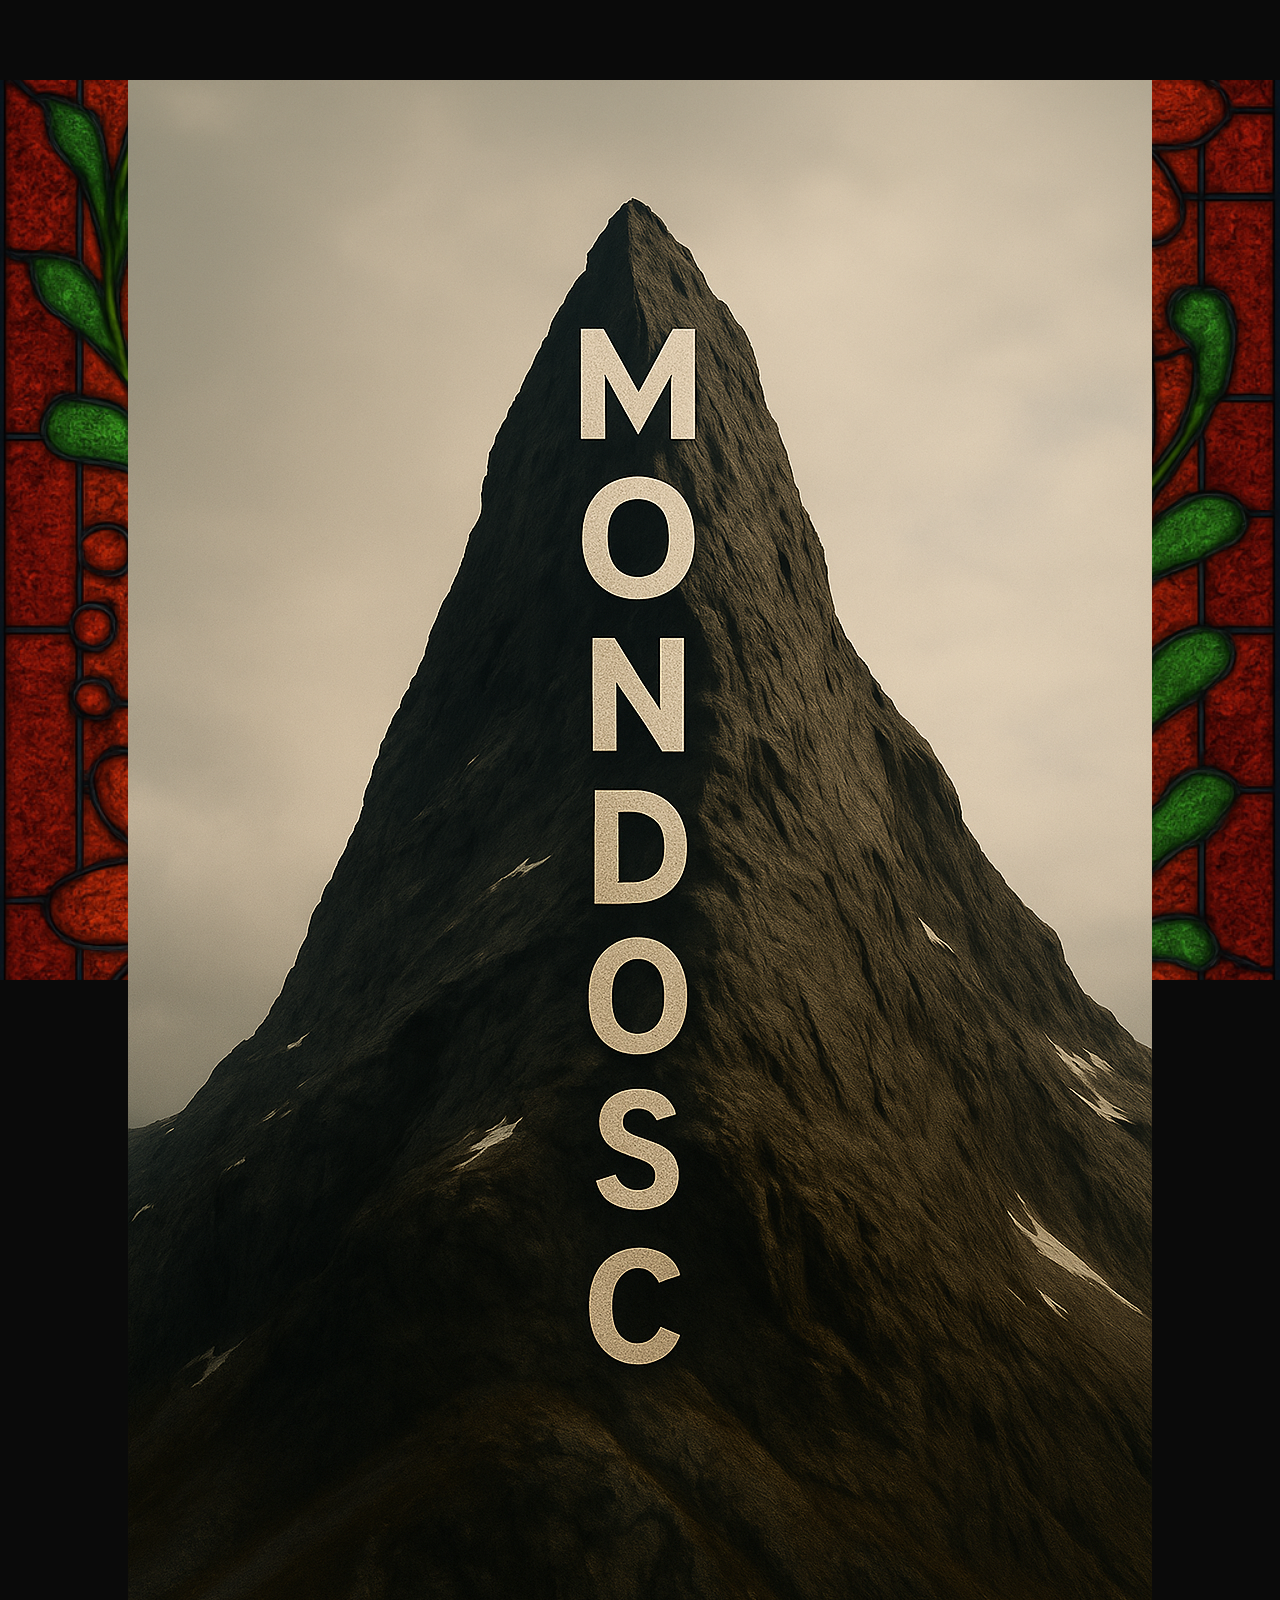
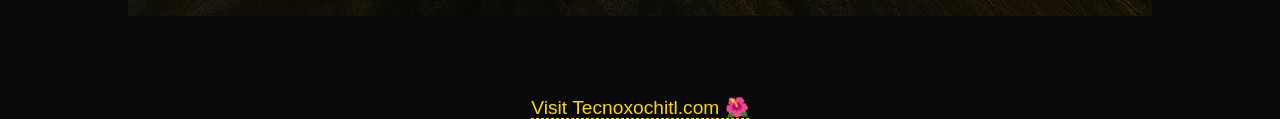
==== commit b793e547: "Add link to tecnoxochitl.com and fix stained background animation" ====
--- a/index.html
+++ b/index.html
@@ -9,5 +9,9 @@
 <body>
   <div class="background"></div>
   <img src="assets/mondoscmountainlogo.png" alt="MondoSC Logo" class="logo" />
+
+  <div class="link-container">
+    <a href="https://tecnoxochitl.com" target="_blank">Visit Tecnoxochitl.com 🌺</a>
+  </div>
 </body>
 </html>
--- a/assets/style.css
+++ b/assets/style.css
@@ -37,3 +37,20 @@
   margin: 5rem auto;
   display: block;
 }
+.link-container {
+  text-align: center;
+  margin-top: 2rem;
+}
+
+.link-container a {
+  color: #ffd700;
+  text-decoration: none;
+  font-family: 'Helvetica Neue', sans-serif;
+  font-size: 1.2rem;
+  border-bottom: 1px dashed #ffd700;
+  transition: color 0.3s ease;
+}
+
+.link-container a:hover {
+  color: #ffffff;
+}
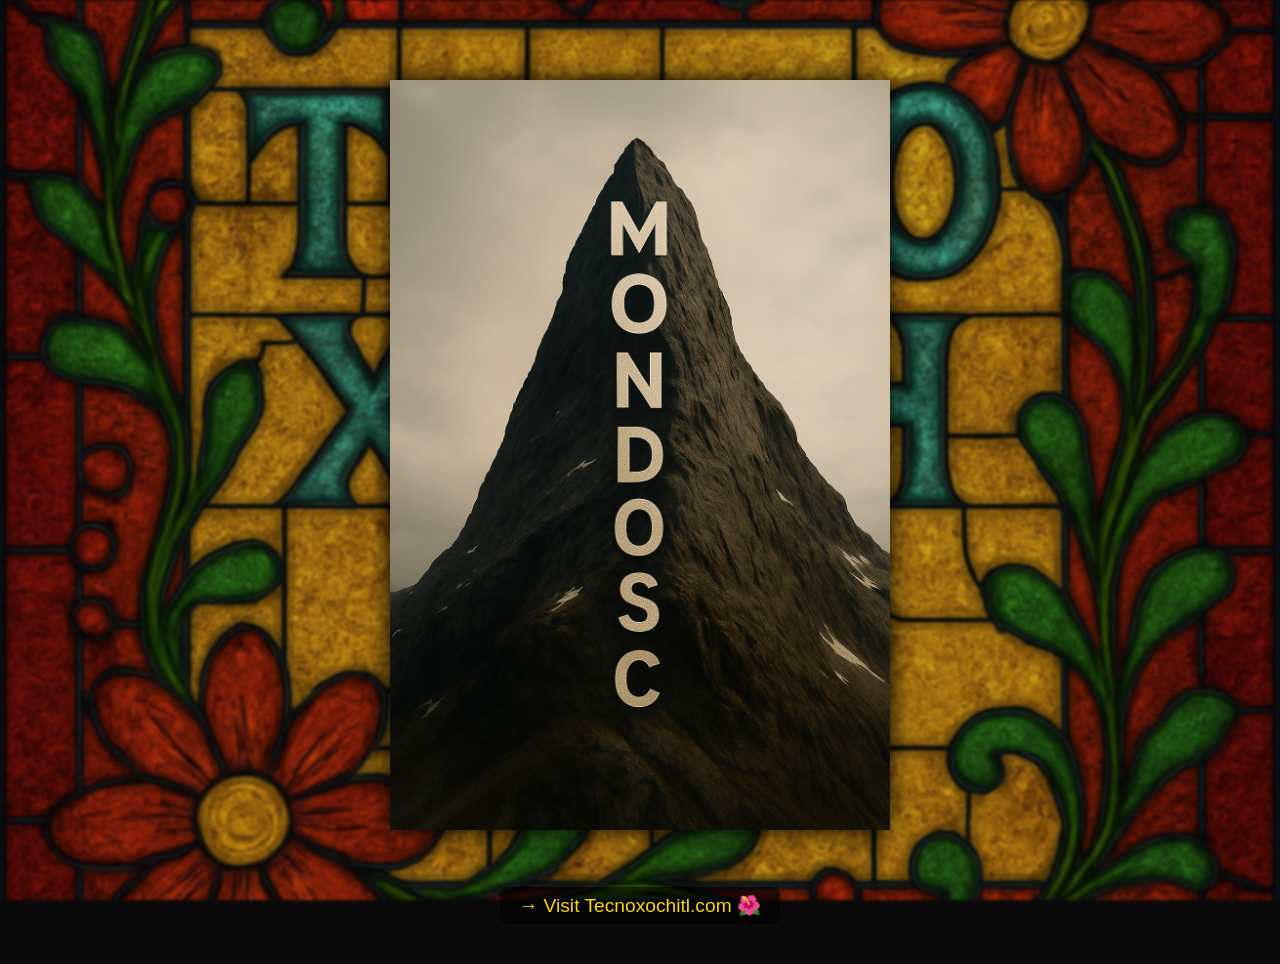
==== commit e9b88245: "✨ Redesigned site with animation, link, and easter eggs" ====
--- a/index.html
+++ b/index.html
@@ -5,13 +5,35 @@
   <meta name="viewport" content="width=device-width, initial-scale=1.0" />
   <title>MondoSC</title>
   <link rel="stylesheet" href="assets/style.css" />
+  <meta name="description" content="MondoSC — A Portal to Parallel Thoughtforms." />
+  <meta property="og:title" content="MondoSC" />
+  <meta property="og:image" content="https://mondosc.com/assets/mondoscmountainlogo.png" />
+  <meta property="og:url" content="https://mondosc.com" />
 </head>
 <body>
   <div class="background"></div>
-  <img src="assets/mondoscmountainlogo.png" alt="MondoSC Logo" class="logo" />
 
-  <div class="link-container">
-    <a href="https://tecnoxochitl.com" target="_blank">Visit Tecnoxochitl.com 🌺</a>
-  </div>
+  <main>
+    <img src="assets/mondoscmountainlogo.png" alt="MondoSC Logo" class="logo" />
+
+    <div class="link-container">
+      <a href="https://tecnoxochitl.com" target="_blank">→ Visit Tecnoxochitl.com 🌺</a>
+    </div>
+  </main>
+
+  <!-- 🥚 Easter Egg: Try pressing the Konami Code -->
+  <script>
+    const secret = ['ArrowUp', 'ArrowUp', 'ArrowDown', 'ArrowDown', 'ArrowLeft', 'ArrowRight', 'ArrowLeft', 'ArrowRight', 'b', 'a'];
+    let input = [];
+
+    window.addEventListener('keydown', (e) => {
+      input.push(e.key);
+      input.splice(-secret.length - 1, input.length - secret.length);
+      if (input.join('') === secret.join('')) {
+        alert('🌐 You have unlocked the Serf Portal.');
+        window.location.href = 'https://serfcity.world';
+      }
+    });
+  </script>
 </body>
 </html>
--- a/assets/style.css
+++ b/assets/style.css
@@ -1,56 +1,83 @@
+/* MONDOSC MASTER STYLE SHEET */
+
 body {
   margin: 0;
   padding: 0;
   font-family: 'Helvetica Neue', sans-serif;
-  background: #0a0a0a;
+  background-color: #0a0a0a;
   color: #fff;
   overflow: hidden;
 }
 
 .background {
   position: fixed;
-  width: 100%;
-  height: 100%;
-  background: url('stained.png') no-repeat center center;
-  background-size: cover;
-  animation: blurPulse 12s infinite alternate ease-in-out;
+  top: 0;
+  left: 0;
+  width: 100vw;
+  height: 100vh;
+  background: url('stained.png') center center / cover no-repeat;
+  animation: blurPulse 20s ease-in-out infinite alternate;
   z-index: -1;
+  filter: blur(1.5px) brightness(0.85);
 }
 
 @keyframes blurPulse {
   0% {
-    filter: blur(0px) brightness(0.6);
-    opacity: 0.9;
+    filter: blur(1.5px) brightness(0.85);
+    transform: scale(1);
   }
   50% {
-    filter: blur(2px) brightness(1);
-    opacity: 1;
+    filter: blur(3px) brightness(1);
+    transform: scale(1.02);
   }
   100% {
-    filter: blur(0px) brightness(0.6);
-    opacity: 0.9;
+    filter: blur(1.5px) brightness(0.85);
+    transform: scale(1);
   }
+}
+
+main {
+  position: relative;
+  z-index: 2;
+  display: flex;
+  flex-direction: column;
+  align-items: center;
+  justify-content: center;
+  min-height: 100vh;
+  padding: 2rem;
+  text-align: center;
 }
 
 .logo {
   max-width: 80%;
-  margin: 5rem auto;
-  display: block;
+  width: 500px;
+  margin: 2rem auto;
+  filter: drop-shadow(0 0 12px #000);
+  transition: transform 0.4s ease;
 }
+
+.logo:hover {
+  transform: scale(1.03);
+}
+
 .link-container {
-  text-align: center;
   margin-top: 2rem;
 }
 
 .link-container a {
   color: #ffd700;
+  font-size: 1.2rem;
   text-decoration: none;
-  font-family: 'Helvetica Neue', sans-serif;
-  font-size: 1.2rem;
-  border-bottom: 1px dashed #ffd700;
-  transition: color 0.3s ease;
+  font-family: inherit;
+  background-color: rgba(0, 0, 0, 0.6);
+  padding: 0.5rem 1.2rem;
+  border-radius: 8px;
+  transition: all 0.3s ease;
 }
 
 .link-container a:hover {
+  background-color: rgba(255, 255, 255, 0.1);
   color: #ffffff;
 }
+
+/* 🥚 Hidden message: look up "Tecnoxochitl" in the page source. */
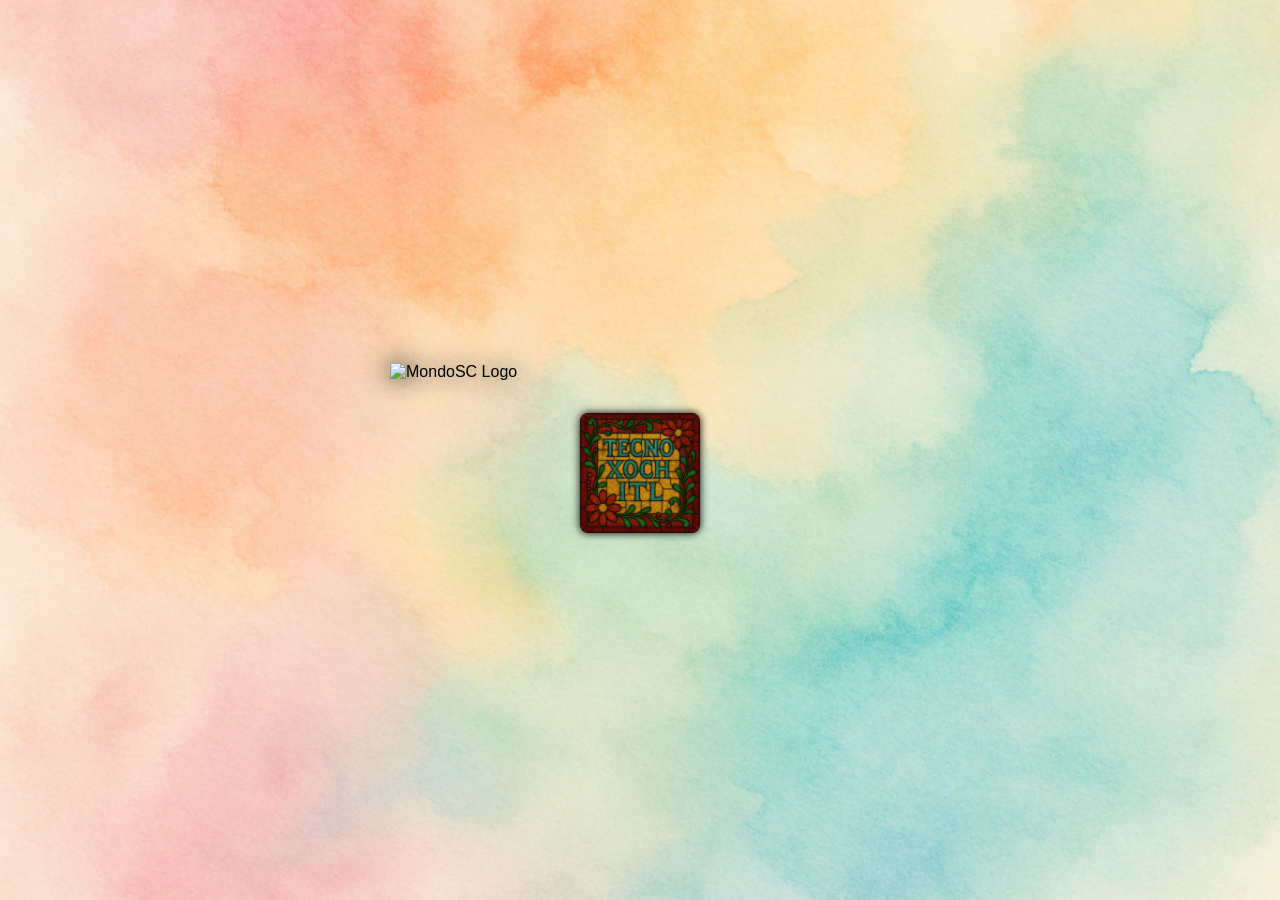
==== commit cc293445: "🔁 Final pastel background push and layout" ====
--- a/index.html
+++ b/index.html
@@ -5,35 +5,31 @@
   <meta name="viewport" content="width=device-width, initial-scale=1.0" />
   <title>MondoSC</title>
   <link rel="stylesheet" href="assets/style.css" />
-  <meta name="description" content="MondoSC — A Portal to Parallel Thoughtforms." />
-  <meta property="og:title" content="MondoSC" />
-  <meta property="og:image" content="https://mondosc.com/assets/mondoscmountainlogo.png" />
-  <meta property="og:url" content="https://mondosc.com" />
+  <meta name="description" content="MondoSC — Portal to Parallel Thoughtforms." />
 </head>
 <body>
+
+  <!-- Watercolor animated background -->
   <div class="background"></div>
 
+  <!-- Centered mondoM anchor logo -->
   <main>
-    <img src="assets/mondoscmountainlogo.png" alt="MondoSC Logo" class="logo" />
+    <img src="assets/mondoM.png" alt="MondoSC Logo" class="anchor-logo" />
 
-    <div class="link-container">
-      <a href="https://tecnoxochitl.com" target="_blank">→ Visit Tecnoxochitl.com 🌺</a>
+    <!-- Small stained.png link below -->
+    <div class="stained-link">
+      <a href="https://tecnoxochitl.com" target="_blank" rel="noopener">
+        <img src="assets/stained.png" alt="Go to Tecnoxochitl" class="stained-thumb" />
+      </a>
     </div>
   </main>
 
-  <!-- 🥚 Easter Egg: Try pressing the Konami Code -->
+  <!-- 🥚 Konami Code Easter Egg -->
   <script>
-    const secret = ['ArrowUp', 'ArrowUp', 'ArrowDown', 'ArrowDown', 'ArrowLeft', 'ArrowRight', 'ArrowLeft', 'ArrowRight', 'b', 'a'];
-    let input = [];
+    const code = ['ArrowUp','ArrowUp','ArrowDown','ArrowDown','ArrowLeft','ArrowRight','ArrowLeft','ArrowRight','b','a'];
+    let buffer = [];
 
     window.addEventListener('keydown', (e) => {
-      input.push(e.key);
-      input.splice(-secret.length - 1, input.length - secret.length);
-      if (input.join('') === secret.join('')) {
-        alert('🌐 You have unlocked the Serf Portal.');
-        window.location.href = 'https://serfcity.world';
-      }
-    });
-  </script>
-</body>
-</html>
+      buffer.push(e.key);
+      buffer.splice(-code.length - 1, buffer.length - code.length);
+      if (buffer.join('') === code.join('')) {
--- a/assets/style.css
+++ b/assets/style.css
@@ -1,41 +1,39 @@
-/* MONDOSC MASTER STYLE SHEET */
-
 body {
   margin: 0;
   padding: 0;
   font-family: 'Helvetica Neue', sans-serif;
   background-color: #0a0a0a;
-  color: #fff;
   overflow: hidden;
 }
 
+/* Animated background */
 .background {
   position: fixed;
   top: 0;
   left: 0;
   width: 100vw;
   height: 100vh;
-  background: url('stained.png') center center / cover no-repeat;
+  background: url('pastel.png') center center / cover no-repeat;
   animation: blurPulse 20s ease-in-out infinite alternate;
   z-index: -1;
-  filter: blur(1.5px) brightness(0.85);
 }
 
 @keyframes blurPulse {
   0% {
-    filter: blur(1.5px) brightness(0.85);
+    filter: blur(1px) brightness(0.9);
     transform: scale(1);
   }
   50% {
-    filter: blur(3px) brightness(1);
+    filter: blur(2.5px) brightness(1.05);
     transform: scale(1.02);
   }
   100% {
-    filter: blur(1.5px) brightness(0.85);
+    filter: blur(1px) brightness(0.9);
     transform: scale(1);
   }
 }
 
+/* Main layout */
 main {
   position: relative;
   z-index: 2;
@@ -44,40 +42,35 @@
   align-items: center;
   justify-content: center;
   min-height: 100vh;
-  padding: 2rem;
-  text-align: center;
 }
 
-.logo {
-  max-width: 80%;
-  width: 500px;
-  margin: 2rem auto;
+/* MondoM main logo */
+.anchor-logo {
+  max-width: 500px;
+  width: 80%;
   filter: drop-shadow(0 0 12px #000);
-  transition: transform 0.4s ease;
+  transition: transform 0.3s ease;
 }
 
-.logo:hover {
-  transform: scale(1.03);
+.anchor-logo:hover {
+  transform: scale(1.02);
 }
 
-.link-container {
+/* Stained image acting as a small link */
+.stained-link {
   margin-top: 2rem;
+  z-index: 3;
 }
 
-.link-container a {
-  color: #ffd700;
-  font-size: 1.2rem;
-  text-decoration: none;
-  font-family: inherit;
-  background-color: rgba(0, 0, 0, 0.6);
-  padding: 0.5rem 1.2rem;
+.stained-thumb {
+  width: 120px;
+  height: auto;
   border-radius: 8px;
-  transition: all 0.3s ease;
+  filter: drop-shadow(0 0 4px #000);
+  transition: transform 0.3s ease, filter 0.3s ease;
 }
 
-.link-container a:hover {
-  background-color: rgba(255, 255, 255, 0.1);
-  color: #ffffff;
+.stained-thumb:hover {
+  transform: scale(1.05);
+  filter: drop-shadow(0 0 8px #ffd700);
 }
-
-/* 🥚 Hidden message: look up "Tecnoxochitl" in the page source. */
